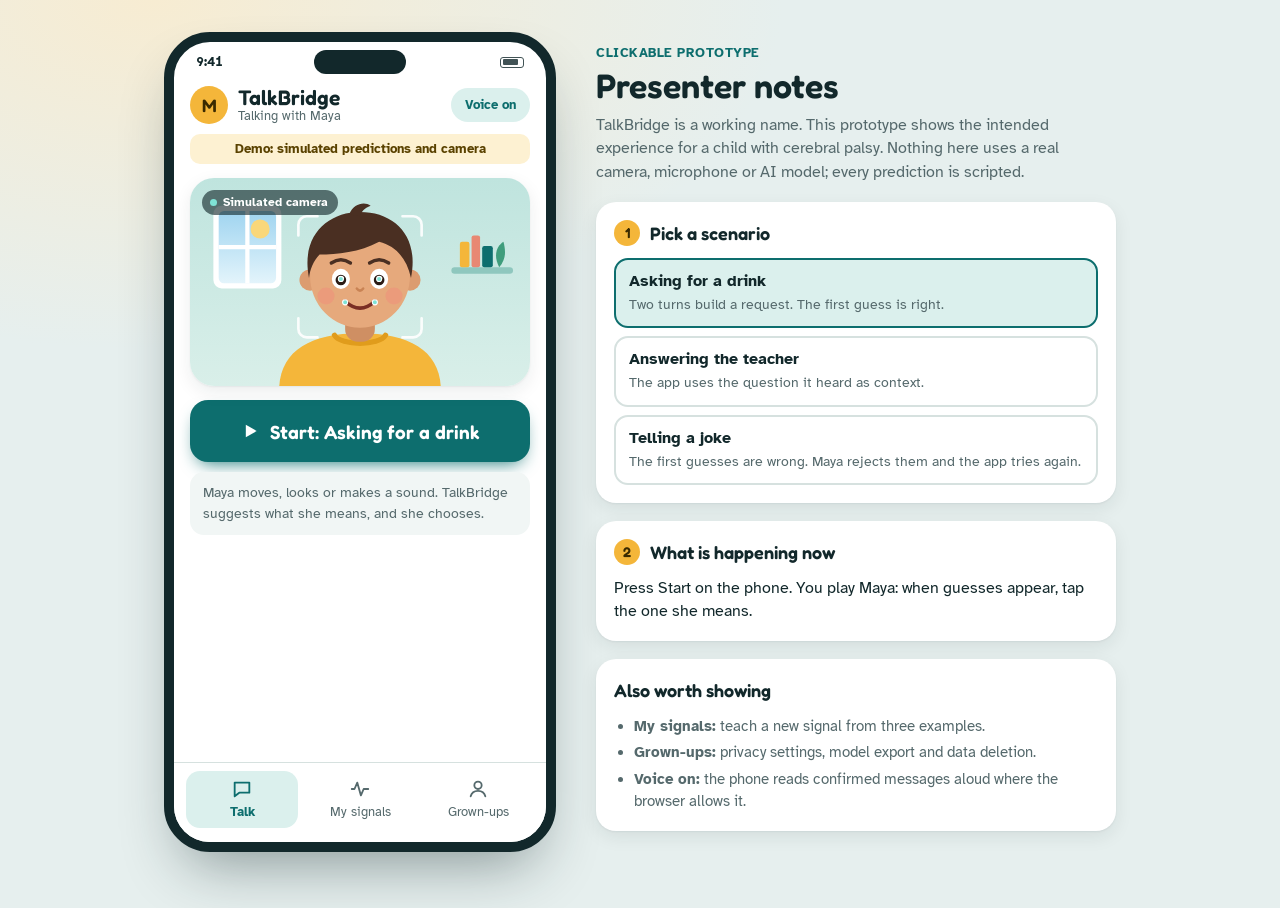
==== prototypes/demo-scripted/index.html @ 210b33aa "initial commit of demo files" ====
<!DOCTYPE html>
<html lang="en">
<head>
<meta charset="utf-8">
<meta name="viewport" content="width=device-width, initial-scale=1">
<title>TalkBridge Prototype</title>
<link rel="preconnect" href="https://fonts.googleapis.com">
<link rel="preconnect" href="https://fonts.gstatic.com" crossorigin>
<link href="https://fonts.googleapis.com/css2?family=Atkinson+Hyperlegible:wght@400;700&family=Fredoka:wght@500;600&display=swap" rel="stylesheet">
<link rel="stylesheet" href="../shared/tokens.css">
<link rel="stylesheet" href="style.css">
</head>
<body>
<div class="stage">

  <section class="phone" aria-label="TalkBridge app prototype">
    <div class="status" aria-hidden="true"><span>9:41</span><span class="island"></span><span class="batt"></span></div>
    <header class="appbar">
      <span class="avatar" aria-hidden="true">M</span>
      <h1>TalkBridge<span class="who">Talking with Maya</span></h1>
      <button class="iconbtn" id="soundBtn" aria-pressed="true">Voice on</button>
    </header>
    <div class="demo-strip">Demo: simulated predictions and camera</div>

    <main class="screens">
      <!-- Talk -->
      <section class="screen" id="scr-talk">
        <div class="cam" id="cam">
          <span class="tag">Simulated camera</span>
          <svg viewBox="0 0 320 196" role="img" aria-label="Illustration of a smiling child at home, with tracking marks around the face">
            <defs>
              <linearGradient id="wall" x1="0" y1="0" x2="0" y2="1"><stop offset="0" stop-color="#bfe4de"/><stop offset="1" stop-color="#d9efe9"/></linearGradient>
              <linearGradient id="sky" x1="0" y1="0" x2="0" y2="1"><stop offset="0" stop-color="#9fd4f0"/><stop offset="1" stop-color="#e3f4fb"/></linearGradient>
            </defs>
            <!-- room -->
            <rect width="320" height="196" fill="url(#wall)"/>
            <rect x="22" y="26" width="64" height="78" rx="8" fill="#fff"/>
            <rect x="27" y="31" width="54" height="68" rx="5" fill="url(#sky)"/>
            <circle cx="66" cy="48" r="9" fill="#f9d77a"/>
            <path d="M54 31v68M27 65h54" stroke="#fff" stroke-width="4"/>
            <rect x="246" y="84" width="58" height="6" rx="3" fill="#8fc7be"/>
            <rect x="254" y="60" width="9" height="24" rx="2" fill="#f4b63a"/>
            <rect x="265" y="54" width="8" height="30" rx="2" fill="#e88873"/>
            <rect x="275" y="64" width="10" height="20" rx="2" fill="#0d6e6e"/>
            <path d="M291 84c-6-12-2-20 4-24c2 8 3 16-4 24z" fill="#3f9d7c"/>
            <!-- child -->
            <path d="M84 196c2-34 30-50 76-50s74 16 76 50z" fill="#f4b63a"/>
            <path d="M136 148c6 10 42 10 48 0" fill="none" stroke="#e09c1c" stroke-width="5" stroke-linecap="round"/>
            <rect x="146" y="126" width="28" height="28" rx="12" fill="#cf8f63"/>
            <circle cx="113" cy="96" r="10" fill="#dc9c70"/><circle cx="207" cy="96" r="10" fill="#dc9c70"/>
            <ellipse cx="160" cy="92" rx="47" ry="49" fill="#e6a97c"/>
            <path d="M112 94c-8-40 18-62 48-62c32 0 56 22 48 62c-4-18-14-30-30-34c-18 10-40 12-56 12c-6 6-9 14-10 22z" fill="#4a2f22"/>
            <path d="M150 34c4-10 14-12 20-8c-6 2-9 6-10 10z" fill="#4a2f22"/>
            <path class="brow" d="M133 80q9-6 18 0" fill="none" stroke="#4a2f22" stroke-width="3.2" stroke-linecap="round"/>
            <path class="brow" d="M169 80q9-6 18 0" fill="none" stroke="#4a2f22" stroke-width="3.2" stroke-linecap="round"/>
            <ellipse cx="142" cy="95" rx="8.5" ry="9.5" fill="#fff"/><ellipse cx="178" cy="95" rx="8.5" ry="9.5" fill="#fff"/>
            <g class="pupil"><circle cx="142" cy="96" r="5" fill="#2b1b14"/><circle cx="143.6" cy="94.2" r="1.5" fill="#fff"/></g>
            <g class="pupil"><circle cx="178" cy="96" r="5" fill="#2b1b14"/><circle cx="179.6" cy="94.2" r="1.5" fill="#fff"/></g>
            <circle cx="128" cy="111" r="8" fill="#f08a7a" opacity=".45"/><circle cx="192" cy="111" r="8" fill="#f08a7a" opacity=".45"/>
            <path d="M157 104q3 4 6 0" fill="none" stroke="#c98354" stroke-width="2.4" stroke-linecap="round"/>
            <path class="smile" d="M146 116q14 13 28 0" fill="none" stroke="#7a2e24" stroke-width="3.4" stroke-linecap="round"/>
            <ellipse class="open" cx="160" cy="120" rx="9" ry="7.5" fill="#7a2e24"/>
            <g class="waves" fill="none" stroke="#fff" stroke-width="3" stroke-linecap="round">
              <path d="M218 108q8 11 0 22"/><path d="M229 100q14 19 0 38"/>
            </g>
            <!-- raised arm -->
            <g class="arm">
              <path d="M222 190L250 128" stroke="#f4b63a" stroke-width="24" stroke-linecap="round"/>
              <circle cx="254" cy="114" r="14" fill="#e6a97c"/>
              <path d="M243 106l-6-10M252 100l-1-12M261 102l5-10" stroke="#e6a97c" stroke-width="7" stroke-linecap="round"/>
            </g>
            <!-- tracking overlay -->
            <path class="track" d="M102 54v-10a8 8 0 0 1 8-8h10M218 54v-10a8 8 0 0 0-8-8h-10M102 132v10a8 8 0 0 0 8 8h10M218 132v10a8 8 0 0 1-8 8h-10"/>
            <circle class="dot" cx="142" cy="95" r="2.4"/><circle class="dot" cx="178" cy="95" r="2.4"/>
            <circle class="dot" cx="146" cy="117" r="2.4"/><circle class="dot" cx="174" cy="117" r="2.4"/>
          </svg>
        </div>
        <div class="chips" id="chips" aria-live="polite"></div>
        <div id="context"></div>
        <div class="guesses" id="guesses" aria-live="polite"></div>
        <div id="saidWrap" hidden>
          <p class="label">Maya has said</p>
          <ul class="said" id="said"></ul>
        </div>
      </section>

      <!-- Signals -->
      <section class="screen" id="scr-signals" hidden>
        <h2 style="font-size:20px">Maya's signals</h2>
        <p class="notice">TalkBridge learns Maya's own movements, looks and sounds. They do not need to be precise or the same every time.</p>
        <div id="wizard"></div>
        <div class="list" id="signalList"></div>
      </section>

      <!-- Adults -->
      <section class="screen" id="scr-adults" hidden>
        <h2 style="font-size:20px">For grown-ups</h2>
        <p class="label">This week (example data)</p>
        <div class="stats">
          <div class="stat"><b>42</b><span>messages Maya confirmed</span></div>
          <div class="stat"><b>71%</b><span>first guess was right</span></div>
          <div class="stat"><b>9</b><span>times Maya said "none of these"</span></div>
        </div>
        <p class="label">Privacy</p>
        <div id="toggles"></div>
        <div class="btnrow">
          <button class="ghost" id="exportBtn">Export Maya's model</button>
          <button class="danger" id="deleteBtn">Delete all data</button>
        </div>
        <div id="adultMsg" aria-live="polite"></div>
      </section>
    </main>

    <nav class="tabs" aria-label="App sections">
      <button data-tab="talk" aria-current="page"><svg viewBox="0 0 24 24"><path d="M4 5h16v11H9l-5 4z"/></svg>Talk</button>
      <button data-tab="signals"><svg viewBox="0 0 24 24"><path d="M3 12h3l3-7 4 14 3-7h5"/></svg>My signals</button>
      <button data-tab="adults"><svg viewBox="0 0 24 24"><circle cx="12" cy="8" r="4"/><path d="M4 20c1-4 4-6 8-6s7 2 8 6"/></svg>Grown-ups</button>
    </nav>
  </section>

  <aside class="notes">
    <div>
      <p class="eyebrow">Clickable prototype</p>
      <h2>Presenter notes</h2>
      <p class="lede">TalkBridge is a working name. This prototype shows the intended experience for a child with cerebral palsy. Nothing here uses a real camera, microphone or AI model; every prediction is scripted.</p>
    </div>
    <div class="card">
      <h3><span class="n">1</span>Pick a scenario</h3>
      <div class="scn" id="scn"></div>
    </div>
    <div class="card">
      <h3><span class="n">2</span>What is happening now</h3>
      <p id="noteText"></p>
      <p class="hint" id="noteHint" hidden></p>
    </div>
    <div class="card">
      <h3>Also worth showing</h3>
      <ul class="steps">
        <li><b>My signals:</b> teach a new signal from three examples.</li>
        <li><b>Grown-ups:</b> privacy settings, model export and data deletion.</li>
        <li><b>Voice on:</b> the phone reads confirmed messages aloud where the browser allows it.</li>
      </ul>
    </div>
  </aside>
</div>

<script src="../shared/scenarios.js"></script>
<script src="app.js"></script>
</body>
</html>
---- prototypes/shared/tokens.css ----
/* Design tokens shared by every demo: colours, fonts, shadows. Light theme first, then dark. */
:root {
  --page: #e6efee;
  --page-2: #f7ecd2;
  --surface: #ffffff;
  --surface-2: #f1f6f5;
  --ink: #12282b;
  --ink-soft: #55696c;
  --line: #d6e1df;
  --primary: #0d6e6e;
  --primary-ink: #ffffff;
  --primary-soft: #dbf0ed;
  --sun: #f4b63a;
  --sun-soft: #fdf1d2;
  --sun-ink: #5a4200;
  --good: #2c8a57;
  --bad: #c2523a;
  --bezel: #12282b;
  --shadow: 0 1px 2px rgba(18,40,43,.06), 0 6px 18px rgba(18,40,43,.08);
  --font-display: "Fredoka", "Trebuchet MS", system-ui, sans-serif;
  --font-body: "Atkinson Hyperlegible", "Verdana", system-ui, sans-serif;
}
@media (prefers-color-scheme: dark) {
  :root:not([data-theme="light"]) {
    color-scheme: dark;
    --page: #0b1618; --page-2: #1c1a10; --surface: #142427; --surface-2: #1b3033; --ink: #e8f1f0;
    --ink-soft: #9fb6b7; --line: #2a4346; --primary: #45bdb3; --primary-ink: #06201f; --primary-soft: #18393a;
    --sun: #f4b63a; --sun-soft: #3d3110; --sun-ink: #f8dd98; --good: #58c389; --bad: #ee866f;
    --bezel: #020607; --shadow: 0 1px 2px rgba(0,0,0,.3), 0 6px 18px rgba(0,0,0,.35);
  }
}
:root[data-theme="dark"] {
  color-scheme: dark;
  --page: #0b1618; --page-2: #1c1a10; --surface: #142427; --surface-2: #1b3033; --ink: #e8f1f0;
  --ink-soft: #9fb6b7; --line: #2a4346; --primary: #45bdb3; --primary-ink: #06201f; --primary-soft: #18393a;
  --sun: #f4b63a; --sun-soft: #3d3110; --sun-ink: #f8dd98; --good: #58c389; --bad: #ee866f;
  --bezel: #020607; --shadow: 0 1px 2px rgba(0,0,0,.3), 0 6px 18px rgba(0,0,0,.35);
}
---- prototypes/demo-scripted/style.css ----
/* Clickable prototype. Layout: a phone mock on the left, presenter notes on the right; they stack on narrow screens. */
* { box-sizing: border-box; }
html, body { margin: 0; }
body { background: var(--page); background-image: radial-gradient(900px 500px at 12% 0%, var(--page-2), transparent 70%); background-repeat: no-repeat; color: var(--ink); font-family: var(--font-body); font-size: 16px; line-height: 1.45; min-height: 100%; }
button { font: inherit; color: inherit; cursor: pointer; }
button:focus-visible, input:focus-visible { outline: 3px solid var(--sun); outline-offset: 2px; }
h1, h2, h3 { font-family: var(--font-display); font-weight: 600; margin: 0; text-wrap: balance; }
p { margin: 0; }

.stage { display: flex; flex-wrap: wrap; gap: 40px; justify-content: center; align-items: flex-start; padding: 32px 16px 56px; max-width: 1060px; margin: 0 auto; }

/* Phone */
.phone { width: min(392px, 100%); height: 820px; background: var(--surface); border: 10px solid var(--bezel); border-radius: 46px; overflow: hidden; display: grid; grid-template-rows: auto auto auto 1fr auto; flex: 0 0 auto; box-shadow: 0 30px 60px -20px rgba(18,40,43,.45), 0 0 0 2px rgba(255,255,255,.08) inset; }
.status { display: grid; grid-template-columns: 1fr auto 1fr; align-items: center; padding: 8px 22px 2px; font-size: 13px; font-weight: 700; font-variant-numeric: tabular-nums; }
.status .island { width: 92px; height: 24px; border-radius: 999px; background: var(--bezel); }
.status .batt { justify-self: end; width: 24px; height: 11px; border: 1.5px solid var(--ink); border-radius: 3px; position: relative; opacity: .8; }
.status .batt::after { content: ""; position: absolute; inset: 1.5px; right: 5px; background: var(--ink); border-radius: 1px; }
.appbar { display: flex; align-items: center; gap: 10px; padding: 10px 16px 10px; }
.avatar { width: 38px; height: 38px; border-radius: 50%; background: var(--sun); color: #3a2a00; display: grid; place-items: center; font-family: var(--font-display); font-weight: 600; font-size: 18px; flex: 0 0 auto; }
.appbar h1 { font-size: 21px; line-height: 1.1; flex: 1; }
.appbar .who { display: block; font-size: 13px; color: var(--ink-soft); font-family: var(--font-body); font-weight: 400; }
.iconbtn { border: 0; background: var(--primary-soft); color: var(--primary); font-weight: 700; border-radius: 999px; padding: 8px 14px; font-size: 13px; }
.iconbtn[aria-pressed="false"] { background: var(--surface-2); color: var(--ink-soft); }
.demo-strip { margin: 0 16px; background: var(--sun-soft); color: var(--sun-ink); font-size: 12.5px; font-weight: 700; text-align: center; padding: 6px 12px; border-radius: 10px; }
.screens { overflow-y: auto; min-height: 0; }
.screen { padding: 14px 16px 22px; display: flex; flex-direction: column; gap: 14px; }
.screen[hidden] { display: none; }
.tabs { display: grid; grid-template-columns: repeat(3, 1fr); gap: 6px; border-top: 1px solid var(--line); background: var(--surface); padding: 8px 12px 14px; }
.tabs button { border: 0; background: none; padding: 7px 4px; font-size: 12.5px; color: var(--ink-soft); display: flex; flex-direction: column; align-items: center; gap: 3px; border-radius: 14px; }
.tabs button[aria-current="page"] { color: var(--primary); font-weight: 700; background: var(--primary-soft); }
.tabs svg { width: 22px; height: 22px; fill: none; stroke: currentColor; stroke-width: 2; stroke-linecap: round; stroke-linejoin: round; }

/* Camera scene (an illustration, so its colours are fixed in both themes) */
.cam { position: relative; border-radius: 24px; overflow: hidden; box-shadow: var(--shadow); outline: 3px solid transparent; transition: outline-color .3s; }
.cam.is-sensing { outline-color: var(--sun); }
.cam svg { display: block; width: 100%; height: auto; }
.cam .tag { position: absolute; left: 12px; top: 12px; background: rgba(18,40,43,.62); color: #fff; font-size: 11.5px; font-weight: 700; padding: 4px 10px 4px 8px; border-radius: 999px; display: flex; align-items: center; gap: 6px; }
.cam .tag::before { content: ""; width: 7px; height: 7px; border-radius: 50%; background: #7fe3d6; }
.cam.is-sensing .tag::before { background: var(--sun); animation: blink 1s infinite; }
@keyframes blink { 50% { opacity: .25; } }
.pupil, .arm, .smile, .open, .waves, .brow { transition: transform .4s cubic-bezier(.3,1.4,.5,1), opacity .25s; transform-box: fill-box; transform-origin: center; }
.arm { transform: translateY(130px) rotate(8deg); transform-origin: bottom left; }
.open, .waves { opacity: 0; }
.cam.is-look .pupil { transform: translateX(-5px); }
.cam.is-look .brow { transform: translateY(-2px); }
.cam.is-move .arm { transform: translateY(0) rotate(0deg); }
.cam.is-sound .smile { opacity: 0; }
.cam.is-sound .open, .cam.is-sound .waves { opacity: 1; }
.cam.is-smile .smile { transform: scale(1.25, 1.5); }
.cam.is-smile .brow { transform: translateY(-3px); }
.track { stroke: #ffffff; stroke-width: 2.5; fill: none; opacity: .9; stroke-linecap: round; stroke-linejoin: round; }
.dot { fill: #7fe3d6; stroke: #fff; stroke-width: 1; }

.chips { display: flex; flex-wrap: wrap; gap: 8px; }
.chips:empty, #context:empty { display: none; }
.chip { display: inline-flex; align-items: center; gap: 6px; border: 1.5px solid var(--line); border-radius: 999px; padding: 4px 11px 4px 4px; font-size: 13px; color: var(--ink-soft); background: var(--surface); transition: border-color .2s, color .2s, background .2s; }
.chip .kind { font-size: 10px; font-weight: 700; letter-spacing: .06em; padding: 3px 8px; border-radius: 999px; background: var(--surface-2); color: var(--ink-soft); }
.chip.now { border-color: var(--sun); color: var(--ink); background: var(--sun-soft); }
.chip.lit { border-color: transparent; color: var(--ink); background: var(--primary-soft); }
.chip.lit .kind { background: var(--primary); color: var(--primary-ink); }

.context { font-size: 14px; color: var(--ink-soft); background: var(--surface-2); padding: 9px 12px; border-radius: 12px; }
.label { font-size: 13px; font-weight: 700; color: var(--ink-soft); }

.guesses { display: flex; flex-direction: column; gap: 10px; }
.guess { text-align: left; border: 2px solid var(--line); background: var(--surface); border-radius: 18px; padding: 12px 14px; display: grid; grid-template-columns: auto 1fr auto; gap: 8px 12px; align-items: center; min-height: 64px; box-shadow: var(--shadow); transition: transform .12s, border-color .15s; animation: rise .35s both; }
.guess:nth-of-type(2) { animation-delay: .07s; } .guess:nth-of-type(3) { animation-delay: .14s; }
@keyframes rise { from { opacity: 0; transform: translateY(8px); } }
.guess:hover { border-color: var(--primary); transform: translateY(-1px); }
.guess:active { transform: scale(.98); }
.guess .rank { width: 28px; height: 28px; border-radius: 50%; background: var(--surface-2); color: var(--ink-soft); display: grid; place-items: center; font-size: 13px; font-weight: 700; }
.guess .t { font-family: var(--font-display); font-weight: 500; font-size: 19px; line-height: 1.25; }
.guess .pct { font-size: 13px; color: var(--ink-soft); font-variant-numeric: tabular-nums; }
.guess .bar { grid-column: 2 / -1; height: 5px; border-radius: 3px; background: var(--surface-2); overflow: hidden; }
.guess .bar i { display: block; height: 100%; background: var(--primary); border-radius: 3px; opacity: .55; }
.guess.top { border-color: var(--primary); background: var(--primary-soft); }
.guess.top .rank { background: var(--primary); color: var(--primary-ink); }
.guess.top .bar { background: var(--surface); } .guess.top .bar i { opacity: 1; }
.none { border: 0; color: var(--bad); background: none; border-radius: 16px; padding: 12px; font-weight: 700; min-height: 48px; text-decoration: underline; text-underline-offset: 3px; }
.none:hover { background: var(--surface-2); }
.big { border: 0; background: var(--primary); color: var(--primary-ink); border-radius: 18px; padding: 16px; font-family: var(--font-display); font-weight: 600; font-size: 19px; min-height: 62px; display: flex; align-items: center; justify-content: center; gap: 10px; box-shadow: 0 8px 18px -8px var(--primary); transition: transform .12s; }
.big:active { transform: scale(.98); }
.big svg { width: 20px; height: 20px; fill: currentColor; flex: 0 0 auto; }
.ghost { border: 1.5px solid var(--line); background: var(--surface); border-radius: 14px; padding: 10px 14px; font-weight: 700; }
.skel { height: 64px; border-radius: 18px; background: linear-gradient(100deg, var(--surface-2) 40%, var(--surface) 50%, var(--surface-2) 60%); background-size: 200% 100%; animation: shimmer 1.3s linear infinite; }
@keyframes shimmer { to { background-position: -200% 0; } }
.sensing { font-size: 14px; font-weight: 700; color: var(--ink-soft); }
.spoken { background: var(--primary); color: var(--primary-ink); border-radius: 22px 22px 22px 6px; padding: 16px 18px; display: grid; grid-template-columns: 1fr auto; gap: 4px 12px; align-items: center; animation: rise .3s both; box-shadow: 0 10px 22px -10px var(--primary); }
.spoken .small { font-size: 12px; font-weight: 700; opacity: .85; grid-column: 1; }
.spoken .t { font-family: var(--font-display); font-size: 22px; font-weight: 500; line-height: 1.25; grid-column: 1; }
.bars { grid-column: 2; grid-row: 1 / span 2; display: flex; gap: 3px; align-items: center; height: 26px; }
.bars i { width: 4px; height: 100%; border-radius: 2px; background: currentColor; animation: bars .8s ease-in-out infinite; transform-origin: center; }
.bars i:nth-child(2) { animation-delay: .15s; } .bars i:nth-child(3) { animation-delay: .3s; } .bars i:nth-child(4) { animation-delay: .45s; }
@keyframes bars { 0%, 100% { transform: scaleY(.3); } 50% { transform: scaleY(1); } }
.notice { font-size: 14px; background: var(--surface-2); border-radius: 14px; padding: 11px 13px; color: var(--ink-soft); }
.said { display: flex; flex-direction: column; gap: 6px; padding: 0; margin: 6px 0 0; list-style: none; }
.said li { font-size: 15px; padding: 8px 13px; background: var(--primary-soft); border-radius: 16px 16px 16px 5px; align-self: flex-start; }

/* Signals + adults */
.row { display: grid; grid-template-columns: 1fr auto; gap: 3px 10px; padding: 13px 14px; border: 1px solid var(--line); border-radius: 16px; align-items: center; background: var(--surface); box-shadow: var(--shadow); }
.row .name { font-weight: 700; }
.row .means { font-size: 14px; color: var(--ink-soft); }
.row .rel { font-size: 12px; font-weight: 700; padding: 3px 10px; border-radius: 999px; }
.rel.ok { color: var(--good); background: var(--primary-soft); } .rel.mid { color: var(--sun-ink); background: var(--sun-soft); }
.list { display: flex; flex-direction: column; gap: 8px; }
.wiz { border: 2px solid var(--primary); border-radius: 18px; padding: 14px; display: flex; flex-direction: column; gap: 12px; background: var(--surface); }
.pick { display: flex; flex-wrap: wrap; gap: 8px; }
.pick button { border: 2px solid var(--line); background: var(--surface); border-radius: 14px; padding: 10px 14px; min-height: 44px; }
.pick button[aria-pressed="true"] { border-color: var(--primary); background: var(--primary-soft); font-weight: 700; }
.dots { display: flex; gap: 8px; }
.dots i { width: 34px; height: 10px; border-radius: 5px; background: var(--line); transition: background .2s; }
.dots i.on { background: var(--good); }
.field { width: 100%; font: inherit; color: var(--ink); background: var(--surface); border: 2px solid var(--line); border-radius: 14px; padding: 10px 12px; }
.stats { display: grid; grid-template-columns: repeat(3, 1fr); gap: 8px; }
.stat { background: var(--primary-soft); border-radius: 16px; padding: 12px 10px; }
.stat b { display: block; font-family: var(--font-display); font-size: 26px; line-height: 1.1; color: var(--primary); font-variant-numeric: tabular-nums; }
.stat span { font-size: 12px; color: var(--ink-soft); }
.toggle { display: grid; grid-template-columns: 1fr auto; gap: 2px 12px; align-items: center; padding: 11px 0; border-bottom: 1px solid var(--line); }
.toggle .d { font-size: 13px; color: var(--ink-soft); grid-column: 1; }
.switch { grid-row: 1 / span 2; grid-column: 2; width: 52px; height: 30px; border-radius: 999px; border: 0; background: var(--line); position: relative; transition: background .2s; }
.switch::after { content: ""; position: absolute; left: 3px; top: 3px; width: 24px; height: 24px; border-radius: 50%; background: #fff; box-shadow: 0 1px 3px rgba(0,0,0,.25); transition: transform .2s; }
.switch[aria-checked="true"] { background: var(--good); }
.switch[aria-checked="true"]::after { transform: translateX(22px); }
.btnrow { display: flex; flex-wrap: wrap; gap: 8px; }
.danger { border: 1.5px solid var(--bad); color: var(--bad); background: none; border-radius: 14px; padding: 10px 14px; font-weight: 700; }

/* Presenter notes */
.notes { flex: 1 1 320px; max-width: 520px; display: flex; flex-direction: column; gap: 18px; padding-top: 12px; }
.notes .eyebrow { font-size: 13px; font-weight: 700; color: var(--primary); letter-spacing: .04em; text-transform: uppercase; }
.notes h2 { font-size: 34px; line-height: 1.1; margin: 4px 0 10px; }
.notes .lede { color: var(--ink-soft); max-width: 58ch; }
.card { background: var(--surface); border-radius: 20px; padding: 18px; display: flex; flex-direction: column; gap: 12px; box-shadow: var(--shadow); }
.card h3 { font-size: 18px; display: flex; align-items: center; gap: 10px; }
.card h3 .n { width: 26px; height: 26px; border-radius: 50%; background: var(--sun); color: #3a2a00; display: grid; place-items: center; font-size: 14px; flex: 0 0 auto; }
.scn { display: flex; flex-direction: column; gap: 8px; }
.scn button { text-align: left; border: 2px solid var(--line); background: var(--surface); border-radius: 14px; padding: 10px 13px; transition: border-color .15s, background .15s; }
.scn button:hover { border-color: var(--primary); }
.scn button[aria-pressed="true"] { border-color: var(--primary); background: var(--primary-soft); }
.scn b { display: block; } .scn span { font-size: 14px; color: var(--ink-soft); }
.hint { padding: 9px 12px; background: var(--sun-soft); color: var(--sun-ink); border-radius: 12px; font-size: 15px; font-weight: 700; }
.steps { margin: 0; padding-left: 20px; color: var(--ink-soft); font-size: 15px; display: flex; flex-direction: column; gap: 5px; }

@media (max-width: 480px) {
  .stage { padding: 12px 8px 32px; gap: 22px; }
  .phone { border-width: 6px; border-radius: 34px; height: 780px; }
  .notes { padding: 0 8px; }
  .notes h2 { font-size: 28px; }
}
@media (prefers-reduced-motion: reduce) { *, *::before, *::after { transition: none !important; animation: none !important; } }
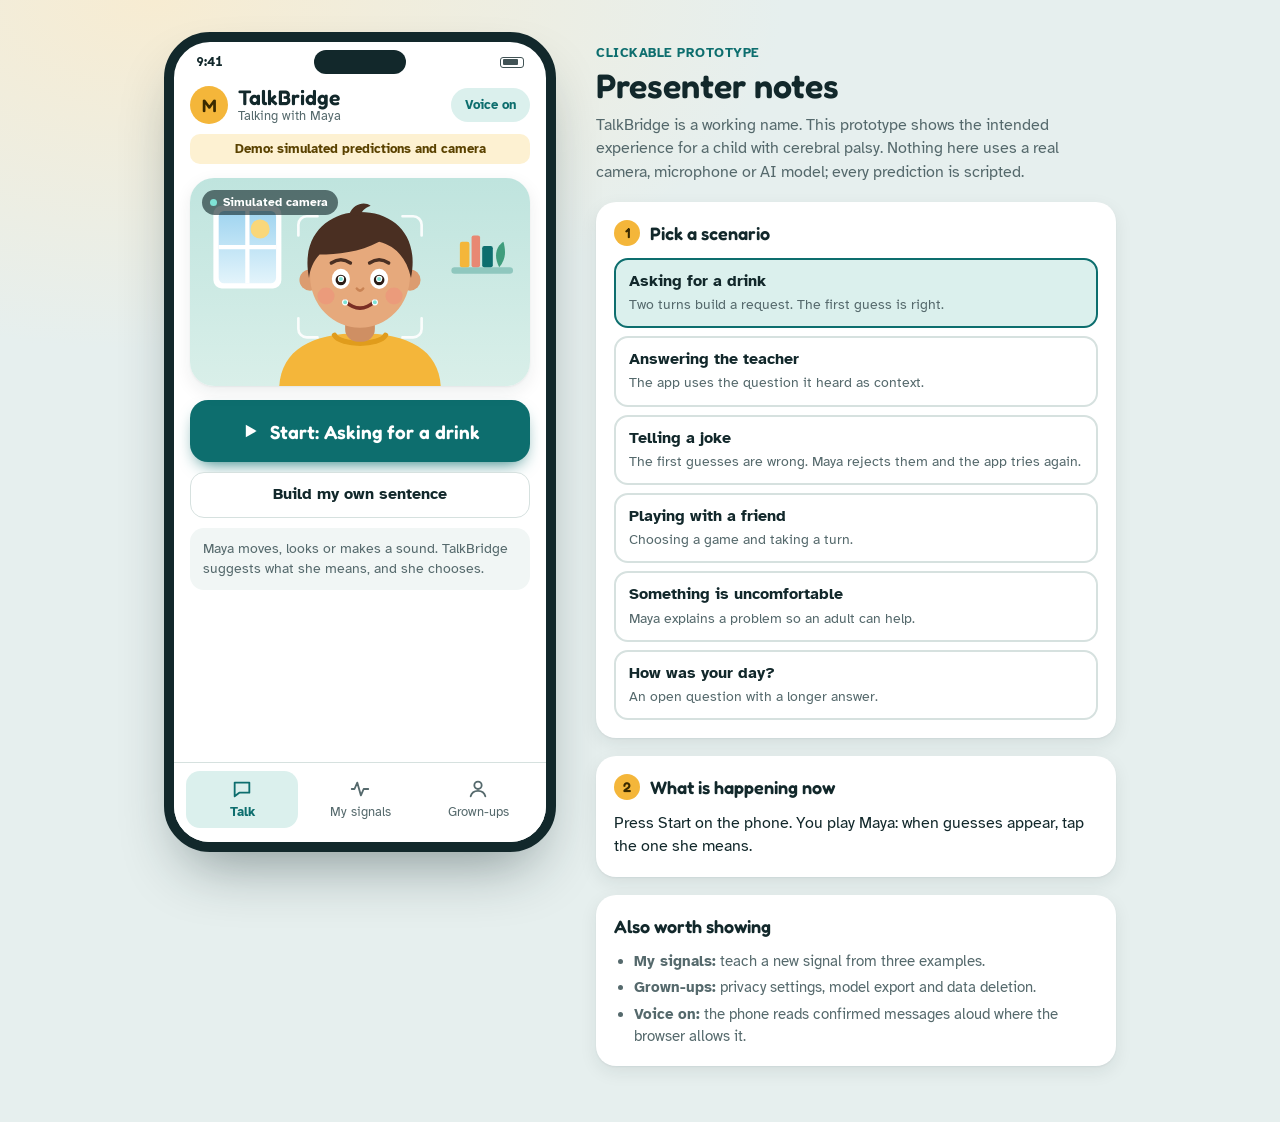
==== commit 4cded74e: "add sentence builder scenarios" ====
--- a/prototypes/demo-scripted/index.html
+++ b/prototypes/demo-scripted/index.html
@@ -145,6 +145,7 @@
 </div>
 
 <script src="../shared/scenarios.js"></script>
+<script src="../shared/builder.js"></script>
 <script src="app.js"></script>
 </body>
 </html>
